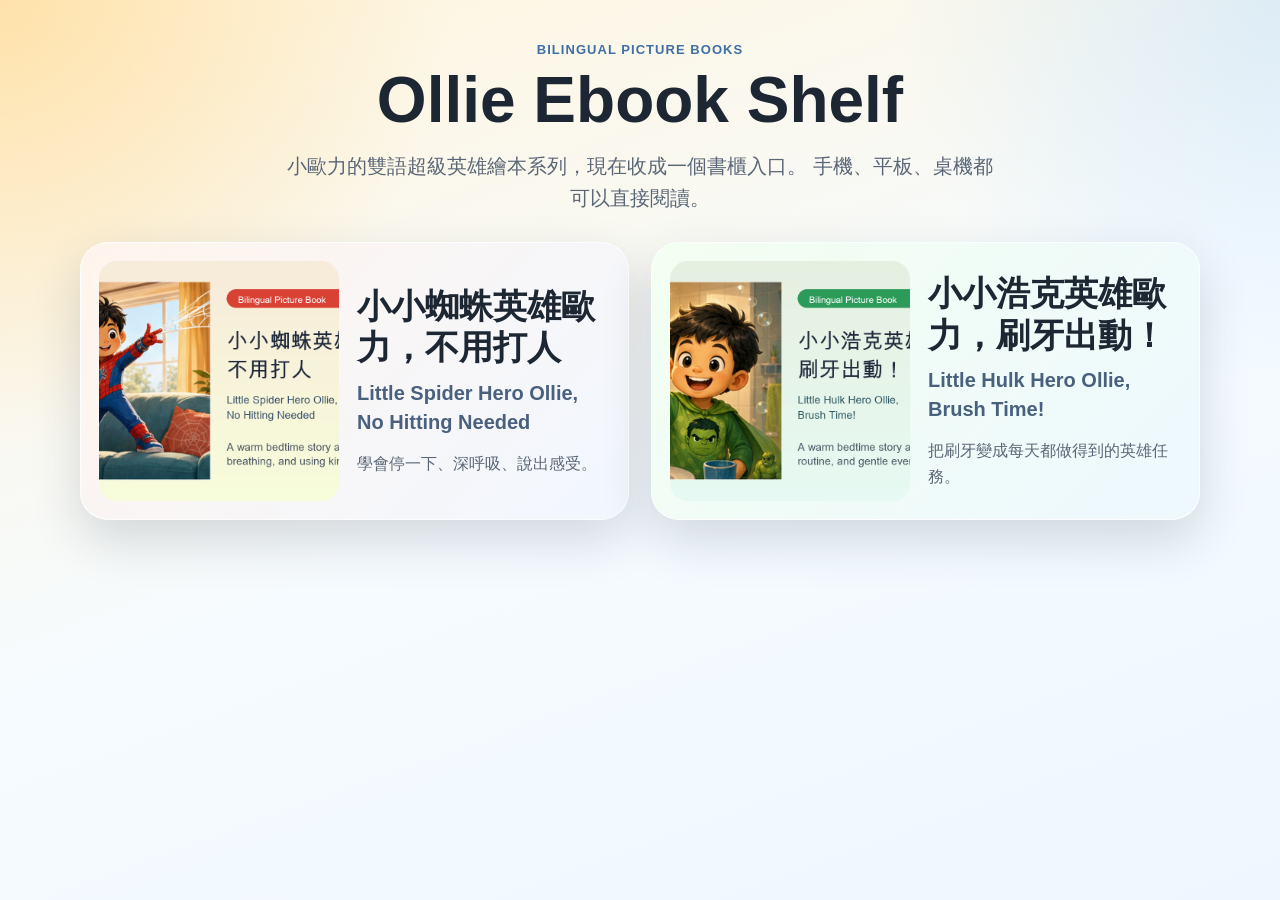
==== index.html @ 0f2d3929 "Reorganize repo into ebook shelf structure" ====
<!doctype html>
<html lang="zh-Hant">
  <head>
    <meta charset="utf-8" />
    <meta http-equiv="refresh" content="0; url=./ebook/" />
    <meta name="viewport" content="width=device-width, initial-scale=1" />
    <title>Ollie Ebook Shelf</title>
    <meta name="robots" content="noindex" />
    <link rel="canonical" href="./ebook/" />
  </head>
  <body>
    <p><a href="./ebook/">前往 Ollie Ebook Shelf</a></p>
  </body>
</html>
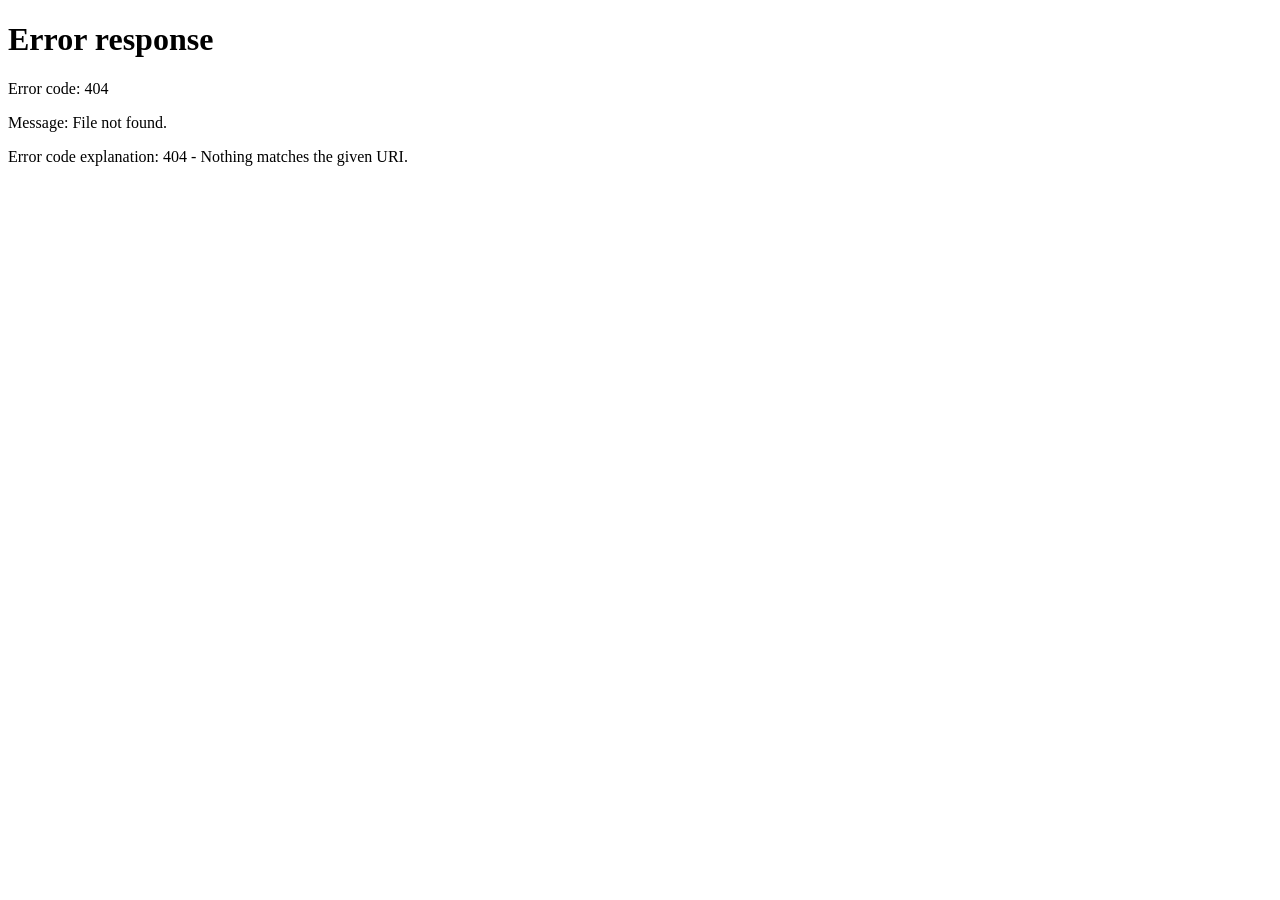
==== commit 3ce7eb47: "Pin bookshelf routes to canonical URLs" ====
--- a/index.html
+++ b/index.html
@@ -2,13 +2,13 @@
 <html lang="zh-Hant">
   <head>
     <meta charset="utf-8" />
-    <meta http-equiv="refresh" content="0; url=./ebook/" />
+    <meta http-equiv="refresh" content="0; url=/ebooks/bookshelf/" />
     <meta name="viewport" content="width=device-width, initial-scale=1" />
-    <title>Ollie Ebook Shelf</title>
+    <title>Ollie Bookshelf</title>
     <meta name="robots" content="noindex" />
-    <link rel="canonical" href="./ebook/" />
+    <link rel="canonical" href="https://paul060379.github.io/ebooks/bookshelf/" />
   </head>
   <body>
-    <p><a href="./ebook/">前往 Ollie Ebook Shelf</a></p>
+    <p><a href="/ebooks/bookshelf/">前往 Ollie Bookshelf</a></p>
   </body>
 </html>
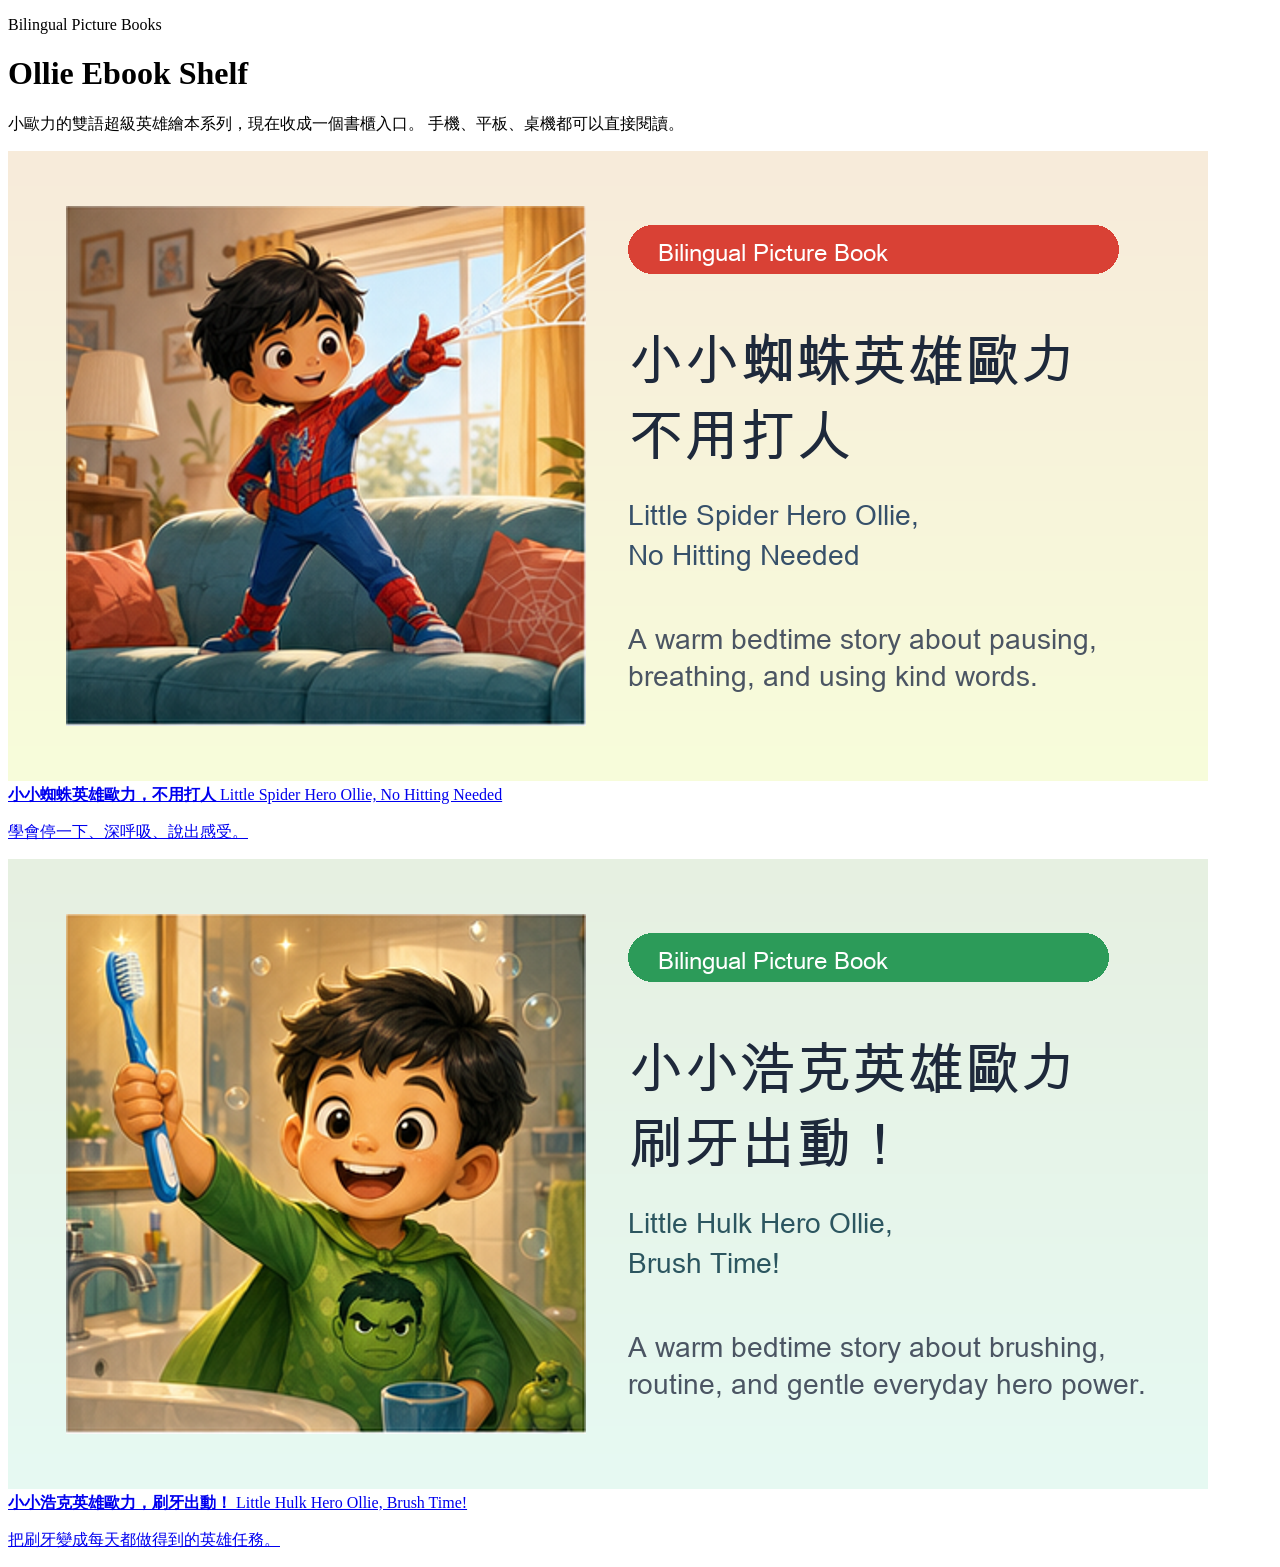
==== commit f96c61b1: "Use relative navigation for bookshelf routes" ====
--- a/index.html
+++ b/index.html
@@ -2,13 +2,13 @@
 <html lang="zh-Hant">
   <head>
     <meta charset="utf-8" />
-    <meta http-equiv="refresh" content="0; url=/ebooks/bookshelf/" />
+    <meta http-equiv="refresh" content="0; url=./bookshelf/" />
     <meta name="viewport" content="width=device-width, initial-scale=1" />
     <title>Ollie Bookshelf</title>
     <meta name="robots" content="noindex" />
     <link rel="canonical" href="https://paul060379.github.io/ebooks/bookshelf/" />
   </head>
   <body>
-    <p><a href="/ebooks/bookshelf/">前往 Ollie Bookshelf</a></p>
+    <p><a href="./bookshelf/">前往 Ollie Bookshelf</a></p>
   </body>
 </html>
